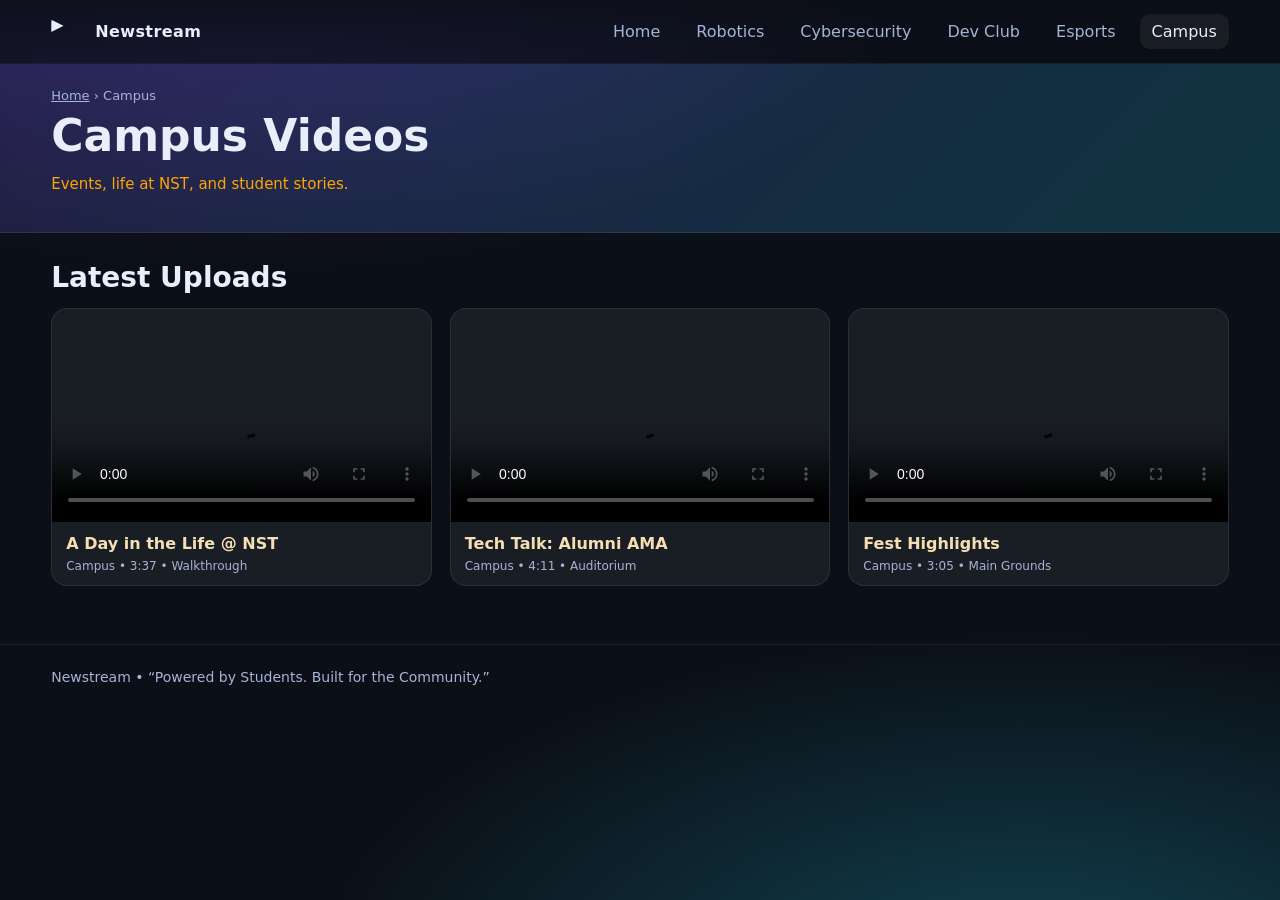
==== campus.html @ 5b87e2af "done" ====
<!DOCTYPE html>
<html lang="en">
<head>
  <meta charset="UTF-8"><meta name="viewport" content="width=device-width, initial-scale=1">
  <title>Campus • Newstream</title>
  <link rel="stylesheet" href="styles.css"><link rel="icon" href="assets/logo.svg">
</head>
<body>
<header class="topbar">
  <div class="container nav">
    <a class="brand" href="index.html"><span class="logo">▶</span><span>Newstream</span></a>
    <nav class="navlinks">
      <a href="index.html">Home</a>
      <a href="robotics.html">Robotics</a>
      <a href="cybersecurity.html">Cybersecurity</a>
      <a href="devclub.html">Dev Club</a>
      <a href="esports.html">Esports</a>
      <a class="active" href="campus.html">Campus</a>
    </nav>
  </div>
</header>

<div class="page-header">
  <div class="container">
    <div class="breadcrumb"><a href="index.html">Home</a> › Campus</div>
    <h1>Campus Videos</h1>
    <p class="tagline">Events, life at NST, and student stories.</p>
  </div>
</div>

<section class="section">
  <div class="container">
    <h2>Latest Uploads</h2>
    <div class="grid cols-3">
      <div class="card">
        <video class="thumb" controls poster="assets/thumb-campus.jpg">
          <source src="assets/sample-campus.mp4" type="video/mp4">
        </video>
        <div class="card-body">
          <h3>A Day in the Life @ NST</h3>
          <div class="meta">Campus • 3:37 • Walkthrough</div>
        </div>
      </div>

      <div class="card">
        <video class="thumb" controls poster="assets/thumb-campus.jpg">
          <source src="assets/sample-campus.mp4" type="video/mp4">
        </video>
        <div class="card-body">
          <h3>Tech Talk: Alumni AMA</h3>
          <div class="meta">Campus • 4:11 • Auditorium</div>
        </div>
      </div>

      <div class="card">
        <video class="thumb" controls poster="assets/thumb-campus.jpg">
          <source src="assets/sample-campus.mp4" type="video/mp4">
        </video>
        <div class="card-body">
          <h3>Fest Highlights</h3>
          <div class="meta">Campus • 3:05 • Main Grounds</div>
        </div>
      </div>
    </div>
  </div>
</section>

<footer class="footer">
  <div class="container">Newstream • “Powered by Students. Built for the Community.”</div>
</footer>
</body>
</html>
---- styles.css ----
/* ========== Newstream v1 — Pure CSS ========== */
:root{
  --bg: #0b0f17;
  --card: rgba(255,255,255,0.06);
  --card-hover: rgba(255,255,255,0.10);
  --text: #e8eefc;
  --muted: #a5b4d6;
  --accent: #7c5cff;      
  --accent-2: #22e1ff;
  --ring: 0 0 0 2px rgba(124,92,255,0.4);
  --radius: 16px;
  --shadow: 0 10px 30px rgba(0,0,0,0.35);
}

* { box-sizing: border-box; }
html,body { height:100%; }
html { scroll-behavior: smooth; }
body{
  margin:0;
  font-family: Inter, system-ui, -apple-system, Segoe UI, Roboto, "Helvetica Neue", Arial, "Noto Sans", "Apple Color Emoji", "Segoe UI Emoji";
  color: var(--text);
  background: radial-gradient(1200px 600px at 20% -10%, rgba(124,92,255,0.25), transparent 60%),
              radial-gradient(1200px 600px at 80% 110%, rgba(34,225,255,0.25), transparent 60%),
              var(--bg);
}

/* --- Layout helpers --- */
.container{ width: min(1200px, 92%); margin-inline:auto; }
.grid{ display:grid; gap:18px; }
.grid.cols-3{ grid-template-columns: repeat(3, minmax(0,1fr)); }
.grid.cols-2{ grid-template-columns: repeat(2, minmax(0,1fr)); }
@media (max-width: 980px){ .grid.cols-3{ grid-template-columns: repeat(2,1fr);} }
@media (max-width: 640px){ .grid.cols-3, .grid.cols-2{ grid-template-columns: 1fr; } }

/* --- Topbar --- */
.topbar{
  position: sticky; top:0; z-index:50;
  backdrop-filter: blur(10px);
  background: linear-gradient(180deg, rgba(11,15,23,0.85), rgba(11,15,23,0.35));
  border-bottom: 1px solid rgba(255,255,255,0.06);
}
.nav{
  display:flex; align-items:center; justify-content:space-between;
  padding: 14px 0;
}
.brand{ display:flex; align-items:center; gap:10px; text-decoration:none; color:var(--text);} 
.brand .logo{width:34px;height:34px;border-radius:8px;display:inline-block;overflow:hidden;flex:0 0 34px}
.brand .logo img{width:100%;height:100%;object-fit:cover;display:block}
.brand span{ font-weight:700; letter-spacing:0.4px; }

.navlinks{ display:flex; gap:12px; flex-wrap:wrap; }
.navlinks a{
  color: var(--muted); text-decoration:none; padding:8px 12px; border-radius:10px;
}
.navlinks a:hover, .navlinks a.active{
  color: var(--text); background: var(--card);
}

/* --- Hero --- */
.hero{
  padding: 20px 0 20px;
}
.hero .wrap{
  display:grid; gap: 18px;
  grid-template-columns: 2.2fr 1fr;
}
@media (max-width: 980px){ .hero .wrap{ grid-template-columns: 1fr; } }
.hero-card{
  background: var(--card); border:1px solid rgba(255,255,255,0.08);
  border-radius: var(--radius); padding:22px; box-shadow: var(--shadow);
}
.kicker{ color: var(--accent-2); font-weight:600; letter-spacing:.6px; }
h1{ margin: 8px 0 10px; font-size: clamp(28px, 4vw, 44px); line-height:1.12; }
.tagline{ color:orange; font-size: 15px; }
.cta-row{ display:flex; gap:10px; margin-top:16px; flex-wrap:wrap;}
.btn{
  display:inline-flex; align-items:center; gap:8px;
  padding:10px 14px; border-radius:12px; text-decoration:none;
  border:1px solid rgba(255,255,255,0.1); background: var(--card);
  color: var(--text);
}
.btn.primary{
  background: linear-gradient(135deg, rgba(124,92,255,0.25), rgba(34,225,255,0.25));
  border-color: rgba(124,92,255,0.35);
  box-shadow: var(--shadow);
}
.btn:focus{ outline: none; box-shadow: var(--ring); }

/* --- Sections --- */
.section{ padding: 28px 0; }
.section h2{ margin:0 0 14px; font-size: clamp(20px, 2.6vw, 28px); }
.section .sub{ color: var(--muted); margin-bottom: 8px; }

/* --- Video cards --- */
.card{
  color: wheat;
  border:1px solid rgba(255,255,255,0.08);
  background: var(--card); 
  border-radius: var(--radius); 
  overflow:hidden;
  transition:.25s ease; 
  position:relative;
  text-decoration: none;
}
.card:hover{ transform: translateY(-2px); background: var(--card-hover); }
.thumb{ aspect-ratio: 16/9; width:100%; object-fit:cover; display:block; }
.card-body{ padding:12px 14px; }
.card h3{ margin:0 0 6px; font-size:16px; }
.meta{ color: var(--muted); font-size: 12px; }

/* --- Page header bar (club pages) --- */
.page-header{
  background: linear-gradient(135deg, rgba(124,92,255,0.18), rgba(34,225,255,0.18));
  border-bottom: 1px solid rgba(255,255,255,0.08);
  padding: 24px 0;
}
.breadcrumb{ color: var(--muted); font-size: 13px; }
.breadcrumb a{ color: var(--muted); }

/* --- Footer --- */
.footer{
  padding: 24px 0; color: var(--muted); font-size: 14px;
  border-top: 1px solid rgba(255,255,255,0.06);
  margin-top: 30px;
}

/* --- Utility --- */
.hidden{ display:none; }
.badge{
  display:inline-block; padding:4px 8px; border-radius:999px;
  background: rgba(124,92,255,0.2); border:1px solid rgba(124,92,255,0.5);
  font-size: 12px; color: #e9e3ff;
}
/* ===== HERO VIDEO SECTION ===== */
.container wrap {
    position: relative;
    width: 100%;
    height: 100vh;
    display: flex;
    justify-content: center;
    align-items: center;
    overflow: hidden;
}

/* Background Video */
.bg-video {
    position: absolute;
    top: 0;
    left: 0;
    width: 100%;
    height: 100%;
    object-fit: cover;
    z-index: -2;
    filter: brightness(0.55) contrast(1.05);
}

/* Gradient Overlay */
.hero::before {
    content: "";
    position: absolute;
    top: 0;
    left: 0;
    width: 100%;
    height: 100%;
    background: linear-gradient(135deg, rgba(0,0,0,0.4), rgba(0,0,0,0.2));
    z-index: -1;
}

/* Content */
.hero-content {
    text-align: center;
    color: #ffffff;
    animation: fadeIn 1.5s ease forwards;
}

.hero-title {
    font-size: 65px;
    font-weight: 700;
    background: linear-gradient(135deg, #ffffff, #00D4FF, #A855F7);
    -webkit-background-clip: text;
    -webkit-text-fill-color: transparent;
}

.hero-tagline {
    font-size: 22px;
    margin: 15px 0 35px;
    opacity: 0.85;
}

/* CTA Button */
.cta-btn {
    padding: 14px 45px;
    font-size: 18px;
    font-weight: 600;
    border-radius: 50px;
    border: none;
    cursor: pointer;
    background: linear-gradient(135deg, #2D46FF, #C026D3);
    color: #fff;
    transition: 0.35s;
}

.cta-btn:hover {
    transform: translateY(-4px);
    box-shadow: 0 0 20px rgba(192, 38, 211, 0.5);
}

/* Fade In Animation */
@keyframes fadeIn {
    from { opacity: 0; transform: translateY(20px); }
    to { opacity: 1; transform: translateY(0); }
}

/* Search bar */
.search-row {
  background: transparent;
  border-bottom: 1px solid rgba(0,0,0,0.06);
  padding: 14px 0;
}
.search-form {
  display:flex;
  gap:8px;
  max-width:800px;
  margin:0 auto;
  align-items:center;
}
.search-input {
  flex:1;
  padding:10px 14px;
  border-radius:28px;
  border:1px solid rgba(0,0,0,0.12);
  box-shadow: 0 2px 6px rgba(10,10,10,0.04);
  font-size:15px;
  outline:none;
}
.search-input:focus {
  border-color: #3b82f6; /* blue focus */
  box-shadow: 0 6px 20px rgba(59,130,246,0.12);
}
.search-btn {
  display:inline-flex;
  align-items:center;
  justify-content:center;
  background:#111827;
  color:#fff;
  border:none;
  padding:10px 12px;
  border-radius:20px;
  cursor:pointer;
  height:40px;
}
.search-btn svg { color: #fff; }
.visually-hidden {
  position:absolute !important;
  height:1px; width:1px;
  overflow:hidden;
  clip:rect(1px, 1px, 1px, 1px);
  white-space:nowrap;
}

/* Trending panel next to search */
.search-area{display:flex;gap:14px;align-items:center;justify-content:space-between;max-width:1100px;margin:0 auto}
.search-area .search-form{flex:1;min-width:220px}

/* Single trending button (compact) */
.trending-btn{white-space:nowrap;background:linear-gradient(90deg,#ff8a00,#ff3b30);color:#fff;padding:10px 14px;border-radius:999px;text-decoration:none;font-weight:600;display:inline-flex;align-items:center;gap:8px;border:1px solid rgba(0,0,0,0.15)}
.trending-btn:hover{transform:translateY(-2px);box-shadow:0 10px 26px rgba(255,90,60,0.12)}

@media (max-width:900px){
  .search-area{flex-direction:column;gap:10px;align-items:stretch}
  .trending-btn{width:100%;justify-content:center}
}
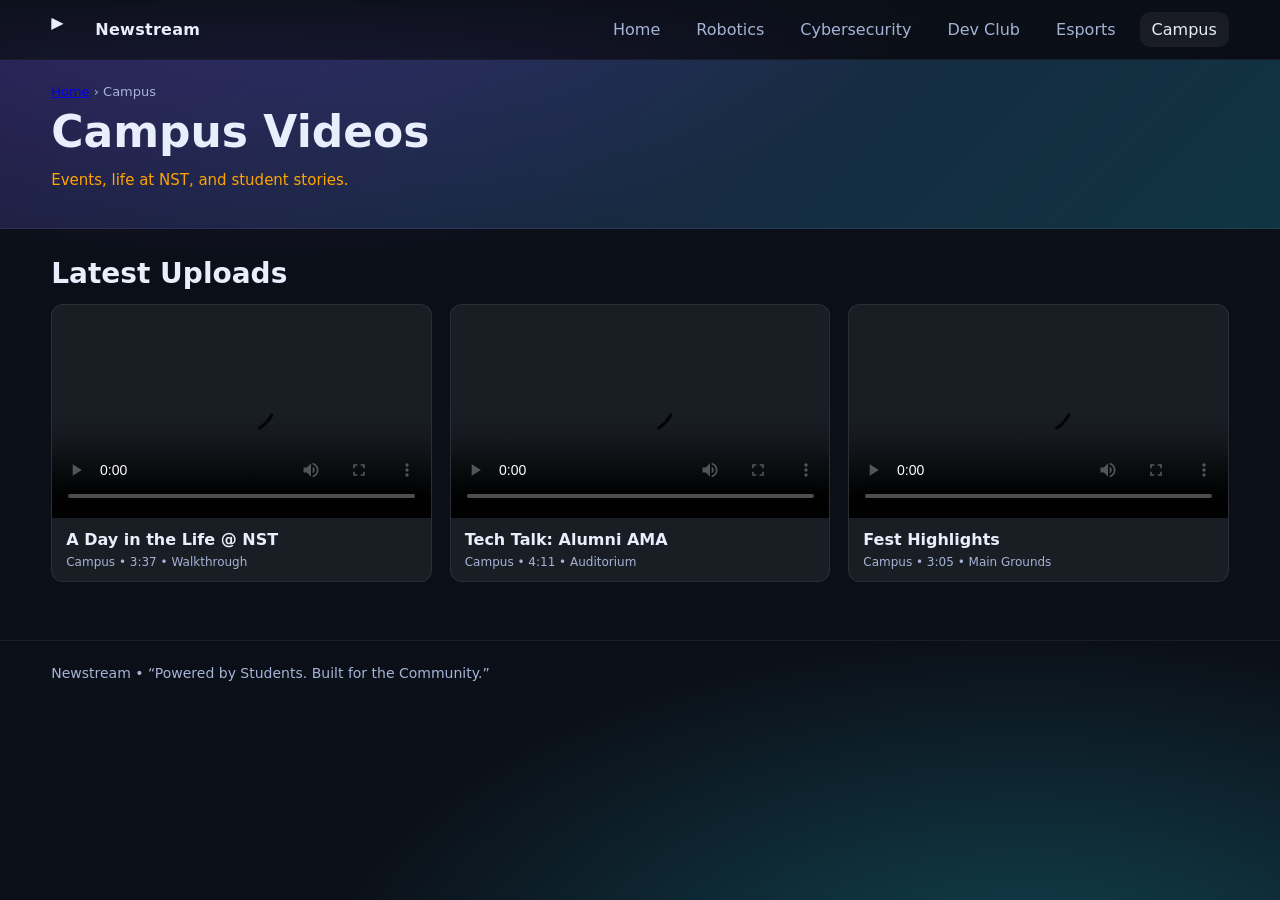
==== commit 2f1fc9a3: "changes" ====
--- a/campus.html
+++ b/campus.html
@@ -33,7 +33,7 @@
     <h2>Latest Uploads</h2>
     <div class="grid cols-3">
       <div class="card">
-        <video class="thumb" controls poster="assets/thumb-campus.jpg">
+        <video class="thumb" controls poster="https://framerusercontent.com/images/BXvjQ9KIzJjJaaxZ8PfKzj6I8.jpg?width=1920&height=1080">
           <source src="assets/sample-campus.mp4" type="video/mp4">
         </video>
         <div class="card-body">
@@ -43,7 +43,7 @@
       </div>
 
       <div class="card">
-        <video class="thumb" controls poster="assets/thumb-campus.jpg">
+        <video class="thumb" controls poster="https://d13loartjoc1yn.cloudfront.net/upload/institute/images/large/220223061601_WhatsApp_Image_2022-02-16_at_9.webp">
           <source src="assets/sample-campus.mp4" type="video/mp4">
         </video>
         <div class="card-body">
@@ -53,7 +53,7 @@
       </div>
 
       <div class="card">
-        <video class="thumb" controls poster="assets/thumb-campus.jpg">
+        <video class="thumb" controls poster="https://framerusercontent.com/images/6wFKuxRFyZggeoS2RW96bByolM.jpg?width=6000&height=4000">
           <source src="assets/sample-campus.mp4" type="video/mp4">
         </video>
         <div class="card-body">
--- a/styles.css
+++ b/styles.css
@@ -1,272 +1,457 @@
-/* ========== Newstream v1 — Pure CSS ========== */
-:root{
+
+
+:root {
   --bg: #0b0f17;
   --card: rgba(255,255,255,0.06);
   --card-hover: rgba(255,255,255,0.10);
   --text: #e8eefc;
   --muted: #a5b4d6;
-  --accent: #7c5cff;      
+  --accent: #7c5cff;
   --accent-2: #22e1ff;
   --ring: 0 0 0 2px rgba(124,92,255,0.4);
-  --radius: 16px;
+  --radius: 12px;
   --shadow: 0 10px 30px rgba(0,0,0,0.35);
 }
-
-* { box-sizing: border-box; }
-html,body { height:100%; }
-html { scroll-behavior: smooth; }
-body{
-  margin:0;
-  font-family: Inter, system-ui, -apple-system, Segoe UI, Roboto, "Helvetica Neue", Arial, "Noto Sans", "Apple Color Emoji", "Segoe UI Emoji";
+* {
+  box-sizing: border-box;
+}
+
+html,
+body {
+  height: 100%;
+}
+
+html {
+  scroll-behavior: smooth;
+}
+
+body {
+  margin: 0;
+  font-family: Inter, system-ui, -apple-system, "Segoe UI", Roboto, Arial;
   color: var(--text);
-  background: radial-gradient(1200px 600px at 20% -10%, rgba(124,92,255,0.25), transparent 60%),
-              radial-gradient(1200px 600px at 80% 110%, rgba(34,225,255,0.25), transparent 60%),
-              var(--bg);
-}
-
-/* --- Layout helpers --- */
-.container{ width: min(1200px, 92%); margin-inline:auto; }
-.grid{ display:grid; gap:18px; }
-.grid.cols-3{ grid-template-columns: repeat(3, minmax(0,1fr)); }
-.grid.cols-2{ grid-template-columns: repeat(2, minmax(0,1fr)); }
-@media (max-width: 980px){ .grid.cols-3{ grid-template-columns: repeat(2,1fr);} }
-@media (max-width: 640px){ .grid.cols-3, .grid.cols-2{ grid-template-columns: 1fr; } }
-
-/* --- Topbar --- */
-.topbar{
-  position: sticky; top:0; z-index:50;
+  -webkit-font-smoothing: antialiased;
+
+  background: radial-gradient(
+      1200px 600px at 20% -10%,
+      rgba(124,92,255,0.25),
+      transparent 60%
+    ),
+    radial-gradient(
+      1200px 600px at 80% 110%,
+      rgba(34,225,255,0.25),
+      transparent 60%
+    ),
+    var(--bg);
+}
+
+.container {
+  width: min(1200px, 92%);
+  margin-inline: auto;
+}
+
+.grid {
+  display: grid;
+  gap: 18px;
+}
+
+.cols-3 {
+  grid-template-columns: repeat(3, 1fr);
+}
+
+.cols-2 {
+  grid-template-columns: repeat(2, 1fr);
+}
+
+@media (max-width: 980px) {
+  .cols-3 {
+    grid-template-columns: repeat(2, 1fr);
+  }
+}
+
+@media (max-width: 640px) {
+  .cols-3,
+  .cols-2 {
+    grid-template-columns: 1fr;
+  }
+}
+
+/* ---------- Topbar / Nav ---------- */
+
+.topbar {
+  position: sticky;
+  top: 0;
+  z-index: 60;
   backdrop-filter: blur(10px);
-  background: linear-gradient(180deg, rgba(11,15,23,0.85), rgba(11,15,23,0.35));
+  background: linear-gradient(
+    180deg,
+    rgba(11,15,23,0.85),
+    rgba(11,15,23,0.35)
+  );
   border-bottom: 1px solid rgba(255,255,255,0.06);
 }
-.nav{
-  display:flex; align-items:center; justify-content:space-between;
-  padding: 14px 0;
-}
-.brand{ display:flex; align-items:center; gap:10px; text-decoration:none; color:var(--text);} 
-.brand .logo{width:34px;height:34px;border-radius:8px;display:inline-block;overflow:hidden;flex:0 0 34px}
-.brand .logo img{width:100%;height:100%;object-fit:cover;display:block}
-.brand span{ font-weight:700; letter-spacing:0.4px; }
-
-.navlinks{ display:flex; gap:12px; flex-wrap:wrap; }
-.navlinks a{
-  color: var(--muted); text-decoration:none; padding:8px 12px; border-radius:10px;
-}
-.navlinks a:hover, .navlinks a.active{
-  color: var(--text); background: var(--card);
-}
-
-/* --- Hero --- */
-.hero{
-  padding: 20px 0 20px;
-}
-.hero .wrap{
-  display:grid; gap: 18px;
+
+.nav {
+  display: flex;
+  align-items: center;
+  justify-content: space-between;
+  padding: 12px 0;
+}
+
+.brand {
+  display: flex;
+  align-items: center;
+  gap: 10px;
+  color: var(--text);
+  text-decoration: none;
+}
+
+.brand .logo {
+  width: 34px;
+  height: 34px;
+  border-radius: 8px;
+  overflow: hidden;
+  flex: 0 0 34px;
+}
+
+.brand .logo img {
+  width: 100%;
+  height: 100%;
+  object-fit: cover;
+  display: block;
+}
+
+.brand span {
+  font-weight: 700;
+  letter-spacing: 0.3px;
+}
+
+.navlinks {
+  display: flex;
+  gap: 12px;
+  flex-wrap: wrap;
+}
+
+.navlinks a {
+  color: var(--muted);
+  text-decoration: none;
+  padding: 8px 12px;
+  border-radius: 10px;
+}
+
+.navlinks a:hover,
+.navlinks a.active {
+  color: var(--text);
+  background: var(--card);
+}
+
+/* ---------- Hero ---------- */
+
+.hero {
+  padding: 20px 0;
+}
+
+.hero .wrap {
+  display: grid;
+  gap: 18px;
   grid-template-columns: 2.2fr 1fr;
 }
-@media (max-width: 980px){ .hero .wrap{ grid-template-columns: 1fr; } }
-.hero-card{
-  background: var(--card); border:1px solid rgba(255,255,255,0.08);
-  border-radius: var(--radius); padding:22px; box-shadow: var(--shadow);
-}
-.kicker{ color: var(--accent-2); font-weight:600; letter-spacing:.6px; }
-h1{ margin: 8px 0 10px; font-size: clamp(28px, 4vw, 44px); line-height:1.12; }
-.tagline{ color:orange; font-size: 15px; }
-.cta-row{ display:flex; gap:10px; margin-top:16px; flex-wrap:wrap;}
-.btn{
-  display:inline-flex; align-items:center; gap:8px;
-  padding:10px 14px; border-radius:12px; text-decoration:none;
-  border:1px solid rgba(255,255,255,0.1); background: var(--card);
+
+@media (max-width: 980px) {
+  .hero .wrap {
+    grid-template-columns: 1fr;
+  }
+}
+
+.hero-card {
+  background: var(--card);
+  border: 1px solid rgba(255,255,255,0.08);
+  border-radius: var(--radius);
+  padding: 22px;
+  box-shadow: var(--shadow);
+}
+
+.kicker {
+  color: var(--accent-2);
+  font-weight: 600;
+}
+
+h1 {
+  margin: 8px 0 10px;
+  font-size: clamp(28px, 4vw, 44px);
+  line-height: 1.12;
+}
+
+.tagline {
+  color: orange;
+  font-size: 15px;
+}
+
+.cta-row {
+  display: flex;
+  gap: 10px;
+  margin-top: 16px;
+  flex-wrap: wrap;
+}
+
+.btn {
+  display: inline-flex;
+  align-items: center;
+  gap: 8px;
+  padding: 10px 14px;
+  border-radius: 12px;
+  text-decoration: none;
+  border: 1px solid rgba(255,255,255,0.1);
+  background: var(--card);
   color: var(--text);
 }
-.btn.primary{
-  background: linear-gradient(135deg, rgba(124,92,255,0.25), rgba(34,225,255,0.25));
+
+.btn.primary {
+  background: linear-gradient(
+    135deg,
+    rgba(124,92,255,0.25),
+    rgba(34,225,255,0.25)
+  );
   border-color: rgba(124,92,255,0.35);
   box-shadow: var(--shadow);
 }
-.btn:focus{ outline: none; box-shadow: var(--ring); }
-
-/* --- Sections --- */
-.section{ padding: 28px 0; }
-.section h2{ margin:0 0 14px; font-size: clamp(20px, 2.6vw, 28px); }
-.section .sub{ color: var(--muted); margin-bottom: 8px; }
-
-/* --- Video cards --- */
-.card{
-  color: wheat;
-  border:1px solid rgba(255,255,255,0.08);
-  background: var(--card); 
-  border-radius: var(--radius); 
-  overflow:hidden;
-  transition:.25s ease; 
-  position:relative;
+
+/* ---------- Sections & cards ---------- */
+
+.section {
+  padding: 28px 0;
+}
+
+.section h2 {
+  margin: 0 0 14px;
+  font-size: clamp(20px, 2.6vw, 28px);
+}
+
+.sub {
+  color: var(--muted);
+  margin-bottom: 8px;
+}
+
+.card {
+  border: 1px solid rgba(255,255,255,0.08);
+  background: var(--card);
+  border-radius: var(--radius);
+  overflow: hidden;
+  transition: transform .22s ease, box-shadow .22s ease;
   text-decoration: none;
-}
-.card:hover{ transform: translateY(-2px); background: var(--card-hover); }
-.thumb{ aspect-ratio: 16/9; width:100%; object-fit:cover; display:block; }
-.card-body{ padding:12px 14px; }
-.card h3{ margin:0 0 6px; font-size:16px; }
-.meta{ color: var(--muted); font-size: 12px; }
-
-/* --- Page header bar (club pages) --- */
-.page-header{
-  background: linear-gradient(135deg, rgba(124,92,255,0.18), rgba(34,225,255,0.18));
+  color: inherit;
+}
+
+.card:hover {
+  transform: translateY(-4px);
+  box-shadow: 0 10px 30px rgba(2,6,23,0.6);
+  background: var(--card-hover);
+}
+
+.thumb {
+  width: 100%;
+  aspect-ratio: 16/9;
+  object-fit: cover;
+  display: block;
+}
+
+.card-body {
+  padding: 12px 14px;
+}
+
+.card-body h3 {
+  margin: 0 0 6px;
+  font-size: 16px;
+}
+
+.meta {
+  color: var(--muted);
+  font-size: 12px;
+}
+
+/* ---------- Page header ---------- */
+
+.page-header {
+  background: linear-gradient(
+    135deg,
+    rgba(124,92,255,0.18),
+    rgba(34,225,255,0.18)
+  );
   border-bottom: 1px solid rgba(255,255,255,0.08);
   padding: 24px 0;
 }
-.breadcrumb{ color: var(--muted); font-size: 13px; }
-.breadcrumb a{ color: var(--muted); }
-
-/* --- Footer --- */
-.footer{
-  padding: 24px 0; color: var(--muted); font-size: 14px;
+
+.breadcrumb {
+  color: var(--muted);
+  font-size: 13px;
+}
+
+/* ---------- Footer ---------- */
+
+.footer {
+  padding: 24px 0;
+  color: var(--muted);
+  font-size: 14px;
   border-top: 1px solid rgba(255,255,255,0.06);
   margin-top: 30px;
 }
 
-/* --- Utility --- */
-.hidden{ display:none; }
-.badge{
-  display:inline-block; padding:4px 8px; border-radius:999px;
-  background: rgba(124,92,255,0.2); border:1px solid rgba(124,92,255,0.5);
-  font-size: 12px; color: #e9e3ff;
-}
-/* ===== HERO VIDEO SECTION ===== */
-.container wrap {
-    position: relative;
+/* ---------- Utilities ---------- */
+
+.hidden {
+  display: none;
+}
+
+.badge {
+  display: inline-block;
+  padding: 4px 8px;
+  border-radius: 999px;
+  background: rgba(124,92,255,0.2);
+  border: 1px solid rgba(124,92,255,0.5);
+  font-size: 12px;
+  color: #e9e3ff;
+}
+
+/* ---------- Background video / hero overlay ---------- */
+
+.bg-video {
+  position: fixed;
+  inset: 0;
+  width: 100%;
+  height: 100%;
+  object-fit: cover;
+  z-index: -2;
+  filter: brightness(.55) contrast(1.05);
+}
+
+.hero::before {
+  content: "";
+  position: absolute;
+  inset: 0;
+  background: linear-gradient(135deg, rgba(0,0,0,0.4), rgba(0,0,0,0.2));
+  z-index: -1;
+}
+
+/* ---------- Search ---------- */
+
+.search-row {
+  padding: 14px 0;
+  border-bottom: 1px solid rgba(0,0,0,0.06);
+}
+
+.search-form {
+  display: flex;
+  gap: 8px;
+  max-width: 800px;
+  margin: 0 auto;
+  align-items: center;
+}
+
+.search-input {
+  flex: 1;
+  padding: 10px 14px;
+  border-radius: 28px;
+  border: 1px solid rgba(0,0,0,0.12);
+  box-shadow: 0 2px 6px rgba(10,10,10,0.04);
+  font-size: 15px;
+  outline: none;
+}
+
+.search-input:focus {
+  border-color: #3b82f6;
+  box-shadow: 0 6px 20px rgba(59,130,246,0.12);
+}
+
+.search-btn {
+  display: inline-flex;
+  align-items: center;
+  justify-content: center;
+  background: #111827;
+  color: #fff;
+  border: none;
+  padding: 10px 12px;
+  border-radius: 20px;
+  cursor: pointer;
+  height: 40px;
+}
+
+.search-btn svg {
+  color: #fff;
+}
+
+.visually-hidden {
+  position: absolute !important;
+  height: 1px;
+  width: 1px;
+  overflow: hidden;
+  clip: rect(1px, 1px, 1px, 1px);
+  white-space: nowrap;
+}
+
+/* ---------- Search + trending button area ---------- */
+
+.search-area {
+  display: flex;
+  gap: 14px;
+  align-items: center;
+  justify-content: space-between;
+  max-width: 1100px;
+  margin: 0 auto;
+}
+
+.search-area .search-form {
+  flex: 1;
+  min-width: 220px;
+}
+
+.trending-btn {
+  white-space: nowrap;
+  background: linear-gradient(90deg, #ff8a00, #ff3b30);
+  color: #fff;
+  padding: 10px 14px;
+  border-radius: 999px;
+  text-decoration: none;
+  font-weight: 600;
+  display: inline-flex;
+  align-items: center;
+  gap: 8px;
+  border: 1px solid rgba(0,0,0,0.15);
+}
+
+.trending-btn:hover {
+  transform: translateY(-2px);
+  box-shadow: 0 10px 26px rgba(255,90,60,0.12);
+}
+
+@media (max-width: 900px) {
+  .search-area {
+    flex-direction: column;
+    gap: 10px;
+    align-items: stretch;
+  }
+
+  .trending-btn {
     width: 100%;
-    height: 100vh;
-    display: flex;
     justify-content: center;
-    align-items: center;
-    overflow: hidden;
-}
-
-/* Background Video */
-.bg-video {
-    position: absolute;
-    top: 0;
-    left: 0;
-    width: 100%;
-    height: 100%;
-    object-fit: cover;
-    z-index: -2;
-    filter: brightness(0.55) contrast(1.05);
-}
-
-/* Gradient Overlay */
-.hero::before {
-    content: "";
-    position: absolute;
-    top: 0;
-    left: 0;
-    width: 100%;
-    height: 100%;
-    background: linear-gradient(135deg, rgba(0,0,0,0.4), rgba(0,0,0,0.2));
-    z-index: -1;
-}
-
-/* Content */
-.hero-content {
-    text-align: center;
-    color: #ffffff;
-    animation: fadeIn 1.5s ease forwards;
-}
-
-.hero-title {
-    font-size: 65px;
-    font-weight: 700;
-    background: linear-gradient(135deg, #ffffff, #00D4FF, #A855F7);
-    -webkit-background-clip: text;
-    -webkit-text-fill-color: transparent;
-}
-
-.hero-tagline {
-    font-size: 22px;
-    margin: 15px 0 35px;
-    opacity: 0.85;
-}
-
-/* CTA Button */
-.cta-btn {
-    padding: 14px 45px;
-    font-size: 18px;
-    font-weight: 600;
-    border-radius: 50px;
-    border: none;
-    cursor: pointer;
-    background: linear-gradient(135deg, #2D46FF, #C026D3);
-    color: #fff;
-    transition: 0.35s;
-}
-
-.cta-btn:hover {
-    transform: translateY(-4px);
-    box-shadow: 0 0 20px rgba(192, 38, 211, 0.5);
-}
-
-/* Fade In Animation */
+  }
+}
+
+/* Accessibility & small polish */
+
+a:focus,
+.btn:focus,
+.search-btn:focus {
+  outline: none;
+  box-shadow: var(--ring);
+}
+
 @keyframes fadeIn {
-    from { opacity: 0; transform: translateY(20px); }
-    to { opacity: 1; transform: translateY(0); }
-}
-
-/* Search bar */
-.search-row {
-  background: transparent;
-  border-bottom: 1px solid rgba(0,0,0,0.06);
-  padding: 14px 0;
-}
-.search-form {
-  display:flex;
-  gap:8px;
-  max-width:800px;
-  margin:0 auto;
-  align-items:center;
-}
-.search-input {
-  flex:1;
-  padding:10px 14px;
-  border-radius:28px;
-  border:1px solid rgba(0,0,0,0.12);
-  box-shadow: 0 2px 6px rgba(10,10,10,0.04);
-  font-size:15px;
-  outline:none;
-}
-.search-input:focus {
-  border-color: #3b82f6; /* blue focus */
-  box-shadow: 0 6px 20px rgba(59,130,246,0.12);
-}
-.search-btn {
-  display:inline-flex;
-  align-items:center;
-  justify-content:center;
-  background:#111827;
-  color:#fff;
-  border:none;
-  padding:10px 12px;
-  border-radius:20px;
-  cursor:pointer;
-  height:40px;
-}
-.search-btn svg { color: #fff; }
-.visually-hidden {
-  position:absolute !important;
-  height:1px; width:1px;
-  overflow:hidden;
-  clip:rect(1px, 1px, 1px, 1px);
-  white-space:nowrap;
-}
-
-/* Trending panel next to search */
-.search-area{display:flex;gap:14px;align-items:center;justify-content:space-between;max-width:1100px;margin:0 auto}
-.search-area .search-form{flex:1;min-width:220px}
-
-/* Single trending button (compact) */
-.trending-btn{white-space:nowrap;background:linear-gradient(90deg,#ff8a00,#ff3b30);color:#fff;padding:10px 14px;border-radius:999px;text-decoration:none;font-weight:600;display:inline-flex;align-items:center;gap:8px;border:1px solid rgba(0,0,0,0.15)}
-.trending-btn:hover{transform:translateY(-2px);box-shadow:0 10px 26px rgba(255,90,60,0.12)}
-
-@media (max-width:900px){
-  .search-area{flex-direction:column;gap:10px;align-items:stretch}
-  .trending-btn{width:100%;justify-content:center}
-}+  from {
+    opacity: 0;
+    transform: translateY(20px);
+  }
+
+  to {
+    opacity: 1;
+    transform: none;
+  }
+}
